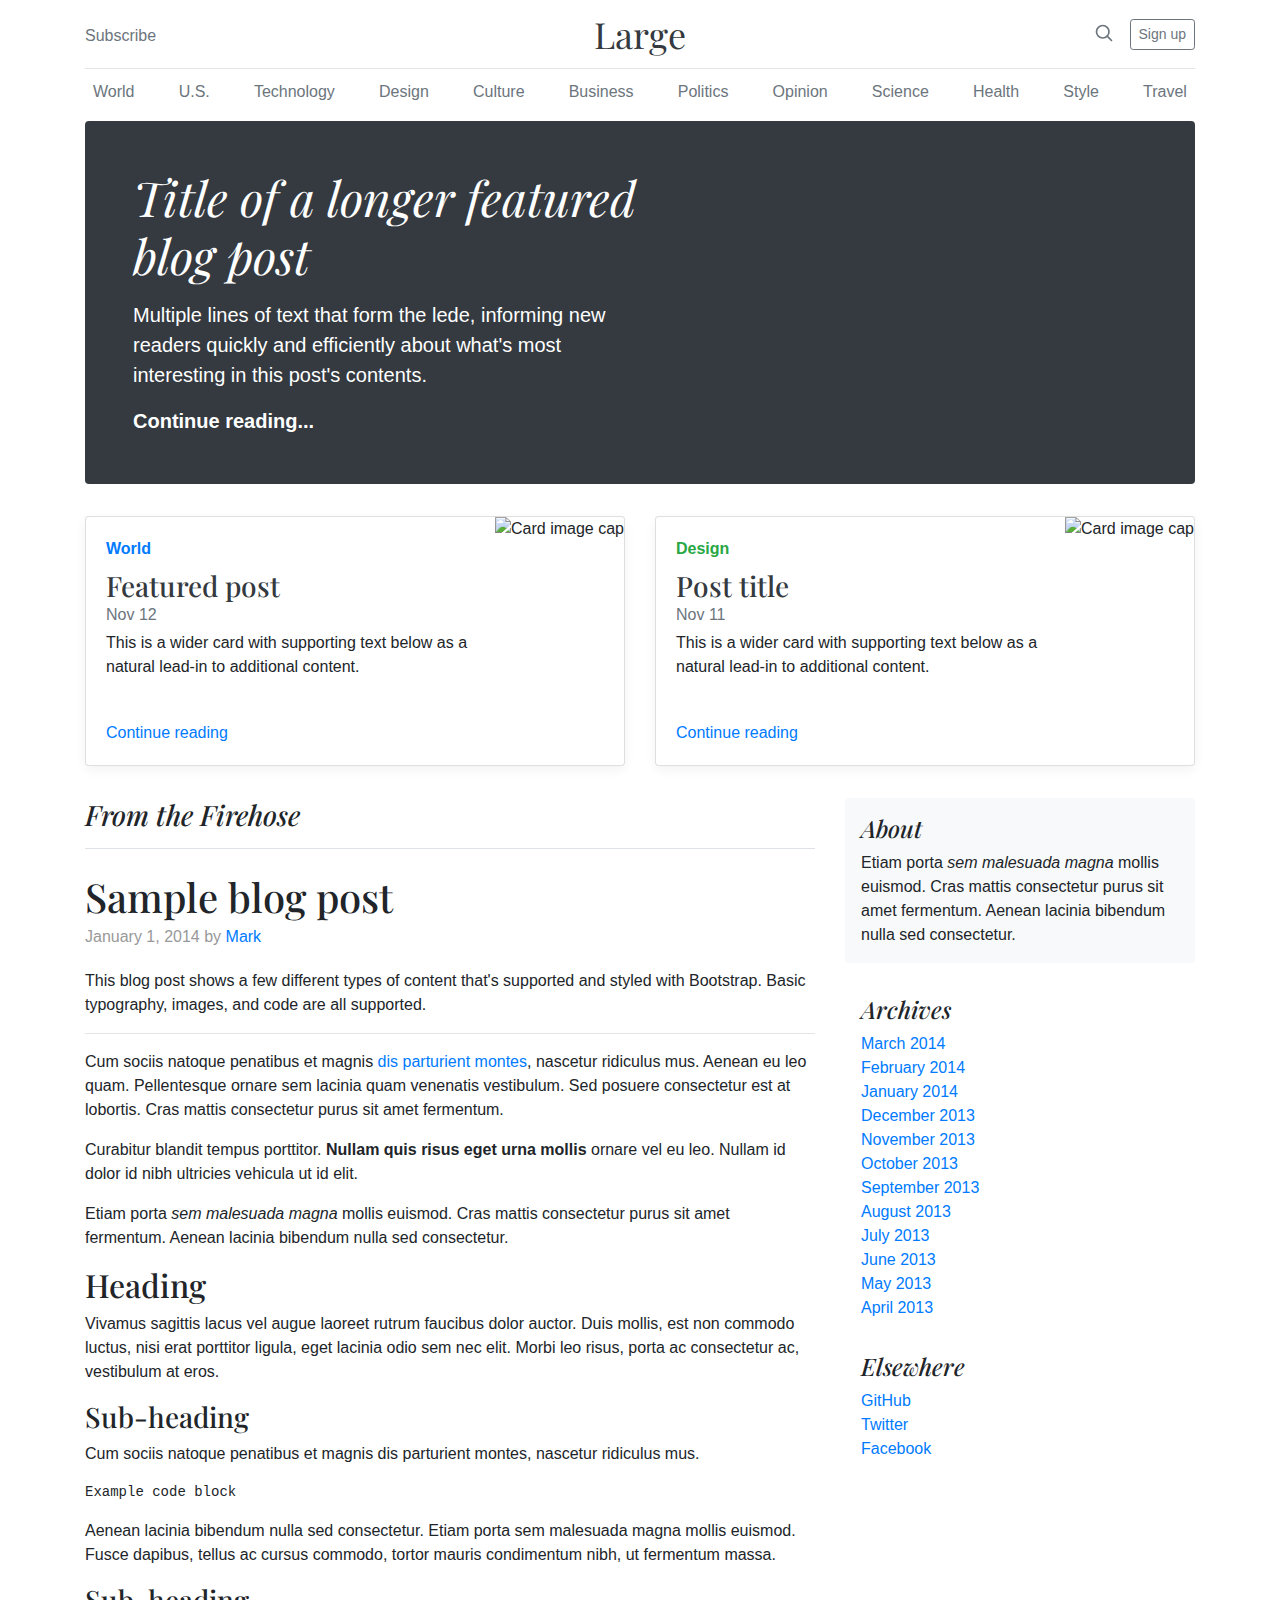
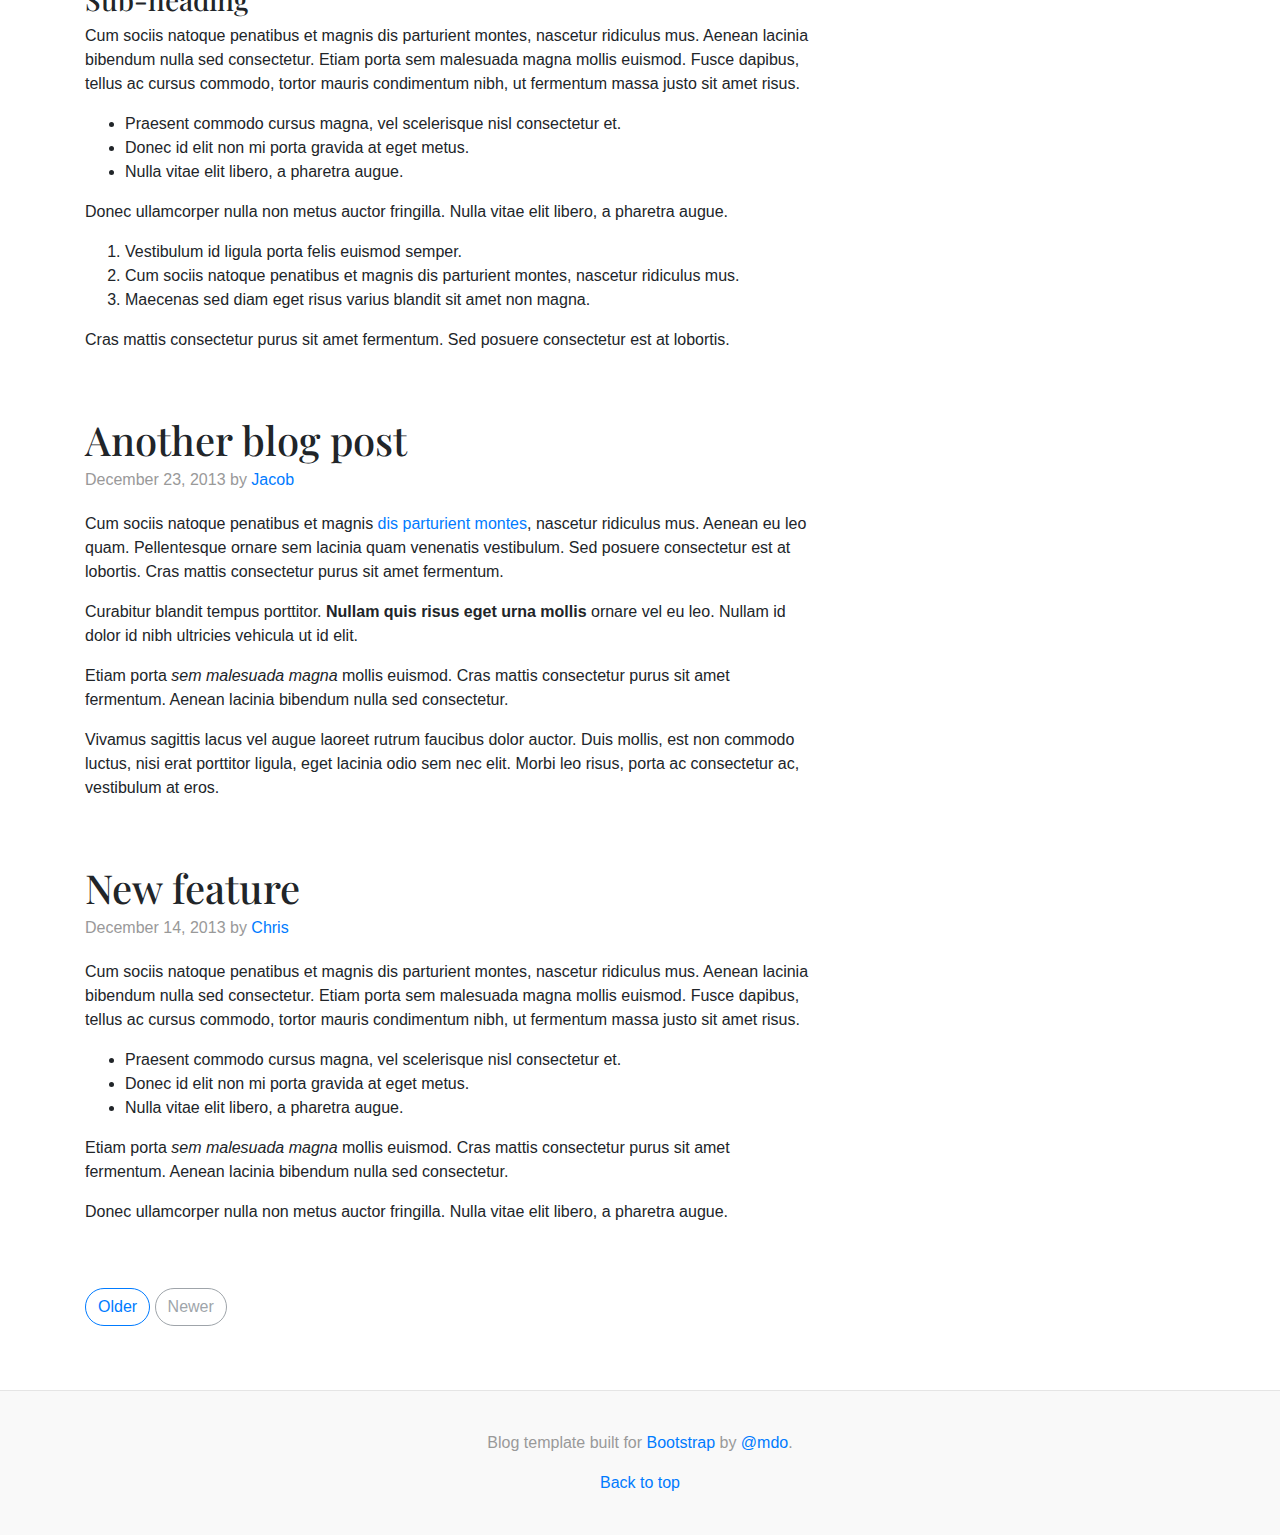
==== Real323Project/index.html @ 7c627244 "Add files via upload" ====
<!doctype html>
<html lang="en">
  <head>
    <meta charset="utf-8">
    <meta name="viewport" content="width=device-width, initial-scale=1, shrink-to-fit=no">
    <meta name="description" content="">
    <meta name="author" content="">
    <link rel="icon" href="favicon.ico">

    <title>Blog Template for Bootstrap</title>

    <!-- Bootstrap core CSS -->
    <link href="css/bootstrap.min.css" rel="stylesheet">

    <!-- Custom styles for this template -->
    <link href="https://fonts.googleapis.com/css?family=Playfair+Display:700,900" rel="stylesheet">
    <link href="blog.css" rel="stylesheet">
  </head>

  <body>

    <div class="container">
      <header class="blog-header py-3">
        <div class="row flex-nowrap justify-content-between align-items-center">
          <div class="col-4 pt-1">
            <a class="text-muted" href="#">Subscribe</a>
          </div>
          <div class="col-4 text-center">
            <a class="blog-header-logo text-dark" href="#">Large</a>
          </div>
          <div class="col-4 d-flex justify-content-end align-items-center">
            <a class="text-muted" href="#">
              <svg xmlns="http://www.w3.org/2000/svg" width="20" height="20" viewBox="0 0 24 24" fill="none" stroke="currentColor" stroke-width="2" stroke-linecap="round" stroke-linejoin="round" class="mx-3"><circle cx="10.5" cy="10.5" r="7.5"></circle><line x1="21" y1="21" x2="15.8" y2="15.8"></line></svg>
            </a>
            <a class="btn btn-sm btn-outline-secondary" href="#">Sign up</a>
          </div>
        </div>
      </header>

      <div class="nav-scroller py-1 mb-2">
        <nav class="nav d-flex justify-content-between">
          <a class="p-2 text-muted" href="#">World</a>
          <a class="p-2 text-muted" href="#">U.S.</a>
          <a class="p-2 text-muted" href="#">Technology</a>
          <a class="p-2 text-muted" href="#">Design</a>
          <a class="p-2 text-muted" href="#">Culture</a>
          <a class="p-2 text-muted" href="#">Business</a>
          <a class="p-2 text-muted" href="#">Politics</a>
          <a class="p-2 text-muted" href="#">Opinion</a>
          <a class="p-2 text-muted" href="#">Science</a>
          <a class="p-2 text-muted" href="#">Health</a>
          <a class="p-2 text-muted" href="#">Style</a>
          <a class="p-2 text-muted" href="#">Travel</a>
        </nav>
      </div>

      <div class="jumbotron p-3 p-md-5 text-white rounded bg-dark">
        <div class="col-md-6 px-0">
          <h1 class="display-4 font-italic">Title of a longer featured blog post</h1>
          <p class="lead my-3">Multiple lines of text that form the lede, informing new readers quickly and efficiently about what's most interesting in this post's contents.</p>
          <p class="lead mb-0"><a href="#" class="text-white font-weight-bold">Continue reading...</a></p>
        </div>
      </div>

      <div class="row mb-2">
        <div class="col-md-6">
          <div class="card flex-md-row mb-4 box-shadow h-md-250">
            <div class="card-body d-flex flex-column align-items-start">
              <strong class="d-inline-block mb-2 text-primary">World</strong>
              <h3 class="mb-0">
                <a class="text-dark" href="#">Featured post</a>
              </h3>
              <div class="mb-1 text-muted">Nov 12</div>
              <p class="card-text mb-auto">This is a wider card with supporting text below as a natural lead-in to additional content.</p>
              <a href="#">Continue reading</a>
            </div>
            <img class="card-img-right flex-auto d-none d-md-block" data-src="holder.js/200x250?theme=thumb" alt="Card image cap">
          </div>
        </div>
        <div class="col-md-6">
          <div class="card flex-md-row mb-4 box-shadow h-md-250">
            <div class="card-body d-flex flex-column align-items-start">
              <strong class="d-inline-block mb-2 text-success">Design</strong>
              <h3 class="mb-0">
                <a class="text-dark" href="#">Post title</a>
              </h3>
              <div class="mb-1 text-muted">Nov 11</div>
              <p class="card-text mb-auto">This is a wider card with supporting text below as a natural lead-in to additional content.</p>
              <a href="#">Continue reading</a>
            </div>
            <img class="card-img-right flex-auto d-none d-md-block" data-src="holder.js/200x250?theme=thumb" alt="Card image cap">
          </div>
        </div>
      </div>
    </div>

    <main role="main" class="container">
      <div class="row">
        <div class="col-md-8 blog-main">
          <h3 class="pb-3 mb-4 font-italic border-bottom">
            From the Firehose
          </h3>

          <div class="blog-post">
            <h2 class="blog-post-title">Sample blog post</h2>
            <p class="blog-post-meta">January 1, 2014 by <a href="#">Mark</a></p>

            <p>This blog post shows a few different types of content that's supported and styled with Bootstrap. Basic typography, images, and code are all supported.</p>
            <hr>
            <p>Cum sociis natoque penatibus et magnis <a href="#">dis parturient montes</a>, nascetur ridiculus mus. Aenean eu leo quam. Pellentesque ornare sem lacinia quam venenatis vestibulum. Sed posuere consectetur est at lobortis. Cras mattis consectetur purus sit amet fermentum.</p>
            <blockquote>
              <p>Curabitur blandit tempus porttitor. <strong>Nullam quis risus eget urna mollis</strong> ornare vel eu leo. Nullam id dolor id nibh ultricies vehicula ut id elit.</p>
            </blockquote>
            <p>Etiam porta <em>sem malesuada magna</em> mollis euismod. Cras mattis consectetur purus sit amet fermentum. Aenean lacinia bibendum nulla sed consectetur.</p>
            <h2>Heading</h2>
            <p>Vivamus sagittis lacus vel augue laoreet rutrum faucibus dolor auctor. Duis mollis, est non commodo luctus, nisi erat porttitor ligula, eget lacinia odio sem nec elit. Morbi leo risus, porta ac consectetur ac, vestibulum at eros.</p>
            <h3>Sub-heading</h3>
            <p>Cum sociis natoque penatibus et magnis dis parturient montes, nascetur ridiculus mus.</p>
            <pre><code>Example code block</code></pre>
            <p>Aenean lacinia bibendum nulla sed consectetur. Etiam porta sem malesuada magna mollis euismod. Fusce dapibus, tellus ac cursus commodo, tortor mauris condimentum nibh, ut fermentum massa.</p>
            <h3>Sub-heading</h3>
            <p>Cum sociis natoque penatibus et magnis dis parturient montes, nascetur ridiculus mus. Aenean lacinia bibendum nulla sed consectetur. Etiam porta sem malesuada magna mollis euismod. Fusce dapibus, tellus ac cursus commodo, tortor mauris condimentum nibh, ut fermentum massa justo sit amet risus.</p>
            <ul>
              <li>Praesent commodo cursus magna, vel scelerisque nisl consectetur et.</li>
              <li>Donec id elit non mi porta gravida at eget metus.</li>
              <li>Nulla vitae elit libero, a pharetra augue.</li>
            </ul>
            <p>Donec ullamcorper nulla non metus auctor fringilla. Nulla vitae elit libero, a pharetra augue.</p>
            <ol>
              <li>Vestibulum id ligula porta felis euismod semper.</li>
              <li>Cum sociis natoque penatibus et magnis dis parturient montes, nascetur ridiculus mus.</li>
              <li>Maecenas sed diam eget risus varius blandit sit amet non magna.</li>
            </ol>
            <p>Cras mattis consectetur purus sit amet fermentum. Sed posuere consectetur est at lobortis.</p>
          </div><!-- /.blog-post -->

          <div class="blog-post">
            <h2 class="blog-post-title">Another blog post</h2>
            <p class="blog-post-meta">December 23, 2013 by <a href="#">Jacob</a></p>

            <p>Cum sociis natoque penatibus et magnis <a href="#">dis parturient montes</a>, nascetur ridiculus mus. Aenean eu leo quam. Pellentesque ornare sem lacinia quam venenatis vestibulum. Sed posuere consectetur est at lobortis. Cras mattis consectetur purus sit amet fermentum.</p>
            <blockquote>
              <p>Curabitur blandit tempus porttitor. <strong>Nullam quis risus eget urna mollis</strong> ornare vel eu leo. Nullam id dolor id nibh ultricies vehicula ut id elit.</p>
            </blockquote>
            <p>Etiam porta <em>sem malesuada magna</em> mollis euismod. Cras mattis consectetur purus sit amet fermentum. Aenean lacinia bibendum nulla sed consectetur.</p>
            <p>Vivamus sagittis lacus vel augue laoreet rutrum faucibus dolor auctor. Duis mollis, est non commodo luctus, nisi erat porttitor ligula, eget lacinia odio sem nec elit. Morbi leo risus, porta ac consectetur ac, vestibulum at eros.</p>
          </div><!-- /.blog-post -->

          <div class="blog-post">
            <h2 class="blog-post-title">New feature</h2>
            <p class="blog-post-meta">December 14, 2013 by <a href="#">Chris</a></p>

            <p>Cum sociis natoque penatibus et magnis dis parturient montes, nascetur ridiculus mus. Aenean lacinia bibendum nulla sed consectetur. Etiam porta sem malesuada magna mollis euismod. Fusce dapibus, tellus ac cursus commodo, tortor mauris condimentum nibh, ut fermentum massa justo sit amet risus.</p>
            <ul>
              <li>Praesent commodo cursus magna, vel scelerisque nisl consectetur et.</li>
              <li>Donec id elit non mi porta gravida at eget metus.</li>
              <li>Nulla vitae elit libero, a pharetra augue.</li>
            </ul>
            <p>Etiam porta <em>sem malesuada magna</em> mollis euismod. Cras mattis consectetur purus sit amet fermentum. Aenean lacinia bibendum nulla sed consectetur.</p>
            <p>Donec ullamcorper nulla non metus auctor fringilla. Nulla vitae elit libero, a pharetra augue.</p>
          </div><!-- /.blog-post -->

          <nav class="blog-pagination">
            <a class="btn btn-outline-primary" href="#">Older</a>
            <a class="btn btn-outline-secondary disabled" href="#">Newer</a>
          </nav>

        </div><!-- /.blog-main -->

        <aside class="col-md-4 blog-sidebar">
          <div class="p-3 mb-3 bg-light rounded">
            <h4 class="font-italic">About</h4>
            <p class="mb-0">Etiam porta <em>sem malesuada magna</em> mollis euismod. Cras mattis consectetur purus sit amet fermentum. Aenean lacinia bibendum nulla sed consectetur.</p>
          </div>

          <div class="p-3">
            <h4 class="font-italic">Archives</h4>
            <ol class="list-unstyled mb-0">
              <li><a href="#">March 2014</a></li>
              <li><a href="#">February 2014</a></li>
              <li><a href="#">January 2014</a></li>
              <li><a href="#">December 2013</a></li>
              <li><a href="#">November 2013</a></li>
              <li><a href="#">October 2013</a></li>
              <li><a href="#">September 2013</a></li>
              <li><a href="#">August 2013</a></li>
              <li><a href="#">July 2013</a></li>
              <li><a href="#">June 2013</a></li>
              <li><a href="#">May 2013</a></li>
              <li><a href="#">April 2013</a></li>
            </ol>
          </div>

          <div class="p-3">
            <h4 class="font-italic">Elsewhere</h4>
            <ol class="list-unstyled">
              <li><a href="#">GitHub</a></li>
              <li><a href="#">Twitter</a></li>
              <li><a href="#">Facebook</a></li>
            </ol>
          </div>
        </aside><!-- /.blog-sidebar -->

      </div><!-- /.row -->

    </main><!-- /.container -->

    <footer class="blog-footer">
      <p>Blog template built for <a href="https://getbootstrap.com/">Bootstrap</a> by <a href="https://twitter.com/mdo">@mdo</a>.</p>
      <p>
        <a href="#">Back to top</a>
      </p>
    </footer>

    <!-- Bootstrap core JavaScript
    ================================================== -->
    <!-- Placed at the end of the document so the pages load faster -->
    <script src="https://code.jquery.com/jquery-3.2.1.slim.min.js" integrity="sha384-KJ3o2DKtIkvYIK3UENzmM7KCkRr/rE9/Qpg6aAZGJwFDMVNA/GpGFF93hXpG5KkN" crossorigin="anonymous"></script>
    <script>window.jQuery || document.write('<script src="/js/vendor/jquery-slim.min.js"><\/script>')</script>
    <script src="/js/vendor/popper.min.js"></script>
    <script src="/js/bootstrap.min.js"></script>
    <script src="/js/vendor/holder.min.js"></script>
    <script>
      Holder.addTheme('thumb', {
        bg: '#55595c',
        fg: '#eceeef',
        text: 'Thumbnail'
      });
    </script>
  </body>
</html>
---- Real323Project/blog.css ----
/* stylelint-disable selector-list-comma-newline-after */

.blog-header {
  line-height: 1;
  border-bottom: 1px solid #e5e5e5;
}

.blog-header-logo {
  font-family: "Playfair Display", Georgia, "Times New Roman", serif;
  font-size: 2.25rem;
}

.blog-header-logo:hover {
  text-decoration: none;
}

h1, h2, h3, h4, h5, h6 {
  font-family: "Playfair Display", Georgia, "Times New Roman", serif;
}

.display-4 {
  font-size: 2.5rem;
}
@media (min-width: 768px) {
  .display-4 {
    font-size: 3rem;
  }
}

.nav-scroller {
  position: relative;
  z-index: 2;
  height: 2.75rem;
  overflow-y: hidden;
}

.nav-scroller .nav {
  display: -webkit-box;
  display: -ms-flexbox;
  display: flex;
  -ms-flex-wrap: nowrap;
  flex-wrap: nowrap;
  padding-bottom: 1rem;
  margin-top: -1px;
  overflow-x: auto;
  text-align: center;
  white-space: nowrap;
  -webkit-overflow-scrolling: touch;
}

.nav-scroller .nav-link {
  padding-top: .75rem;
  padding-bottom: .75rem;
  font-size: .875rem;
}

.card-img-right {
  height: 100%;
  border-radius: 0 3px 3px 0;
}

.flex-auto {
  -ms-flex: 0 0 auto;
  -webkit-box-flex: 0;
  flex: 0 0 auto;
}

.h-250 { height: 250px; }
@media (min-width: 768px) {
  .h-md-250 { height: 250px; }
}

.border-top { border-top: 1px solid #e5e5e5; }
.border-bottom { border-bottom: 1px solid #e5e5e5; }

.box-shadow { box-shadow: 0 .25rem .75rem rgba(0, 0, 0, .05); }

/*
 * Blog name and description
 */
.blog-title {
  margin-bottom: 0;
  font-size: 2rem;
  font-weight: 400;
}
.blog-description {
  font-size: 1.1rem;
  color: #999;
}

@media (min-width: 40em) {
  .blog-title {
    font-size: 3.5rem;
  }
}

/* Pagination */
.blog-pagination {
  margin-bottom: 4rem;
}
.blog-pagination > .btn {
  border-radius: 2rem;
}

/*
 * Blog posts
 */
.blog-post {
  margin-bottom: 4rem;
}
.blog-post-title {
  margin-bottom: .25rem;
  font-size: 2.5rem;
}
.blog-post-meta {
  margin-bottom: 1.25rem;
  color: #999;
}

/*
 * Footer
 */
.blog-footer {
  padding: 2.5rem 0;
  color: #999;
  text-align: center;
  background-color: #f9f9f9;
  border-top: .05rem solid #e5e5e5;
}
.blog-footer p:last-child {
  margin-bottom: 0;
}
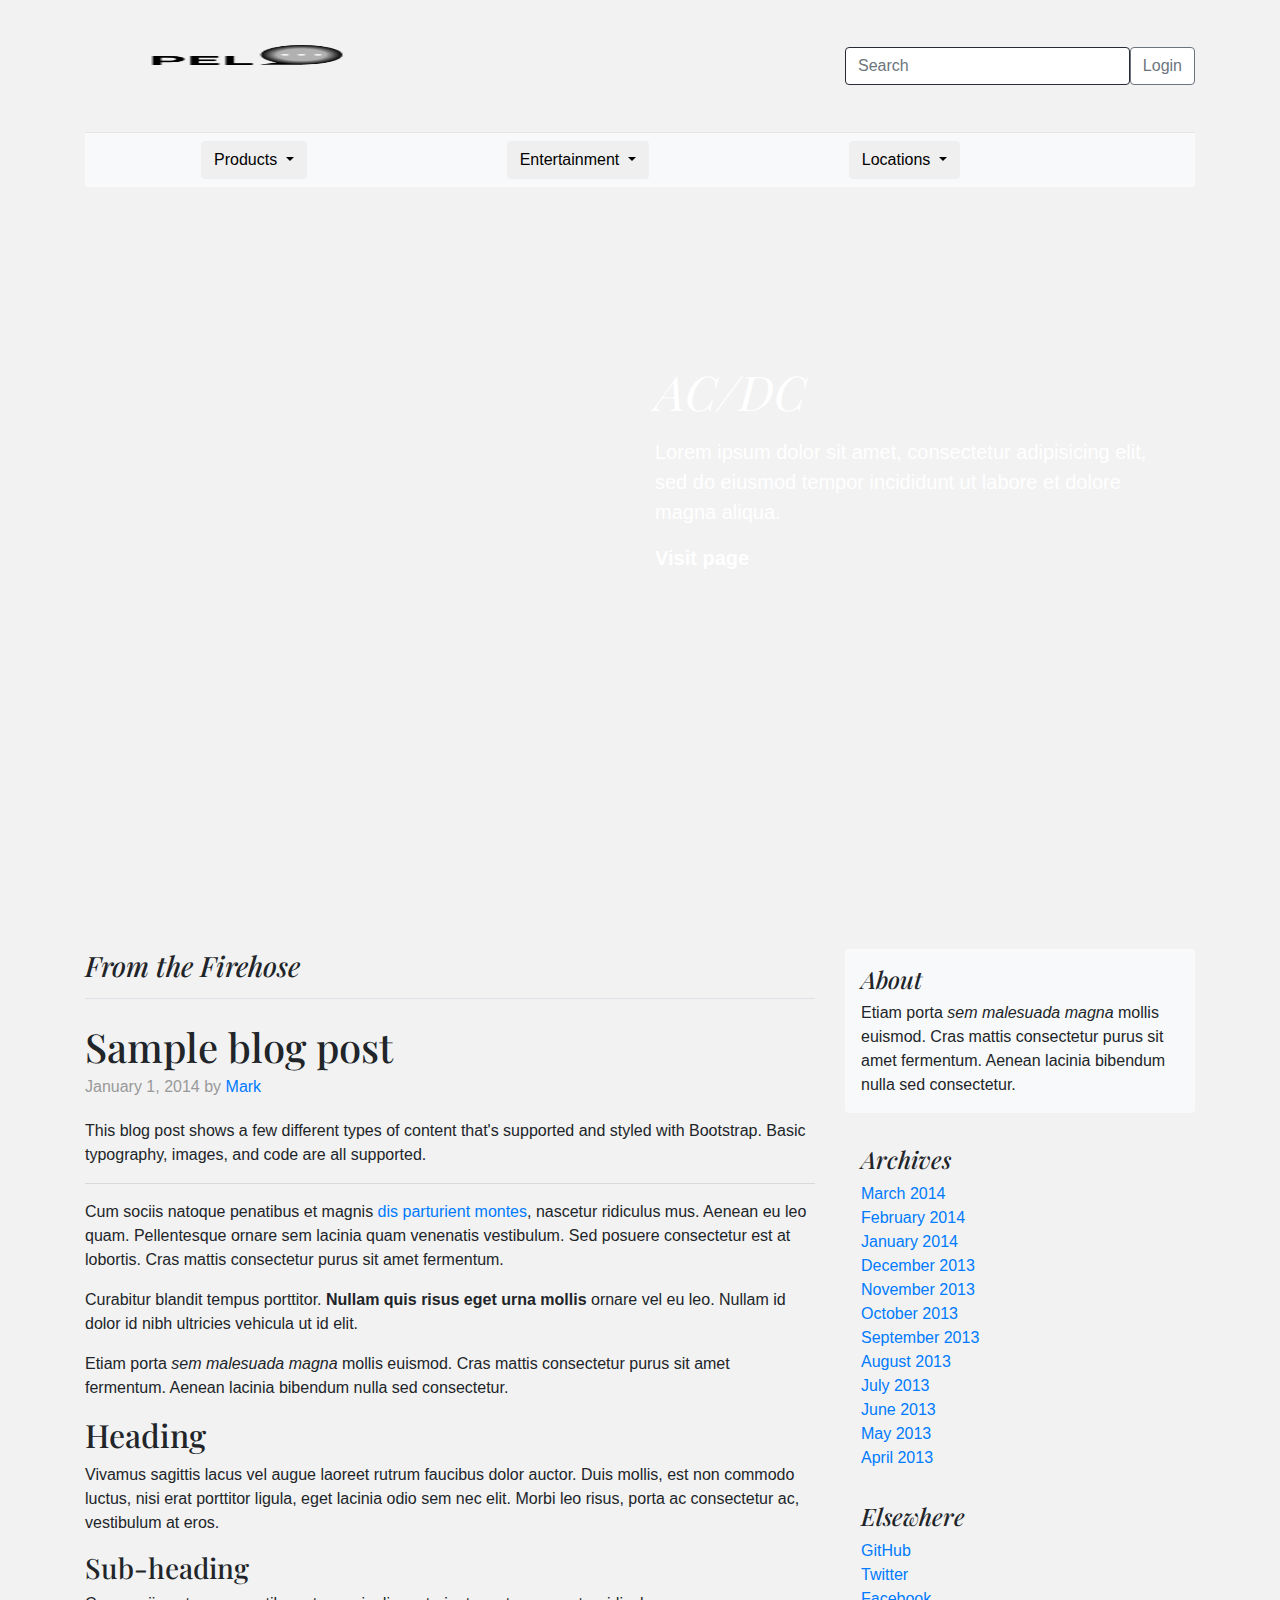
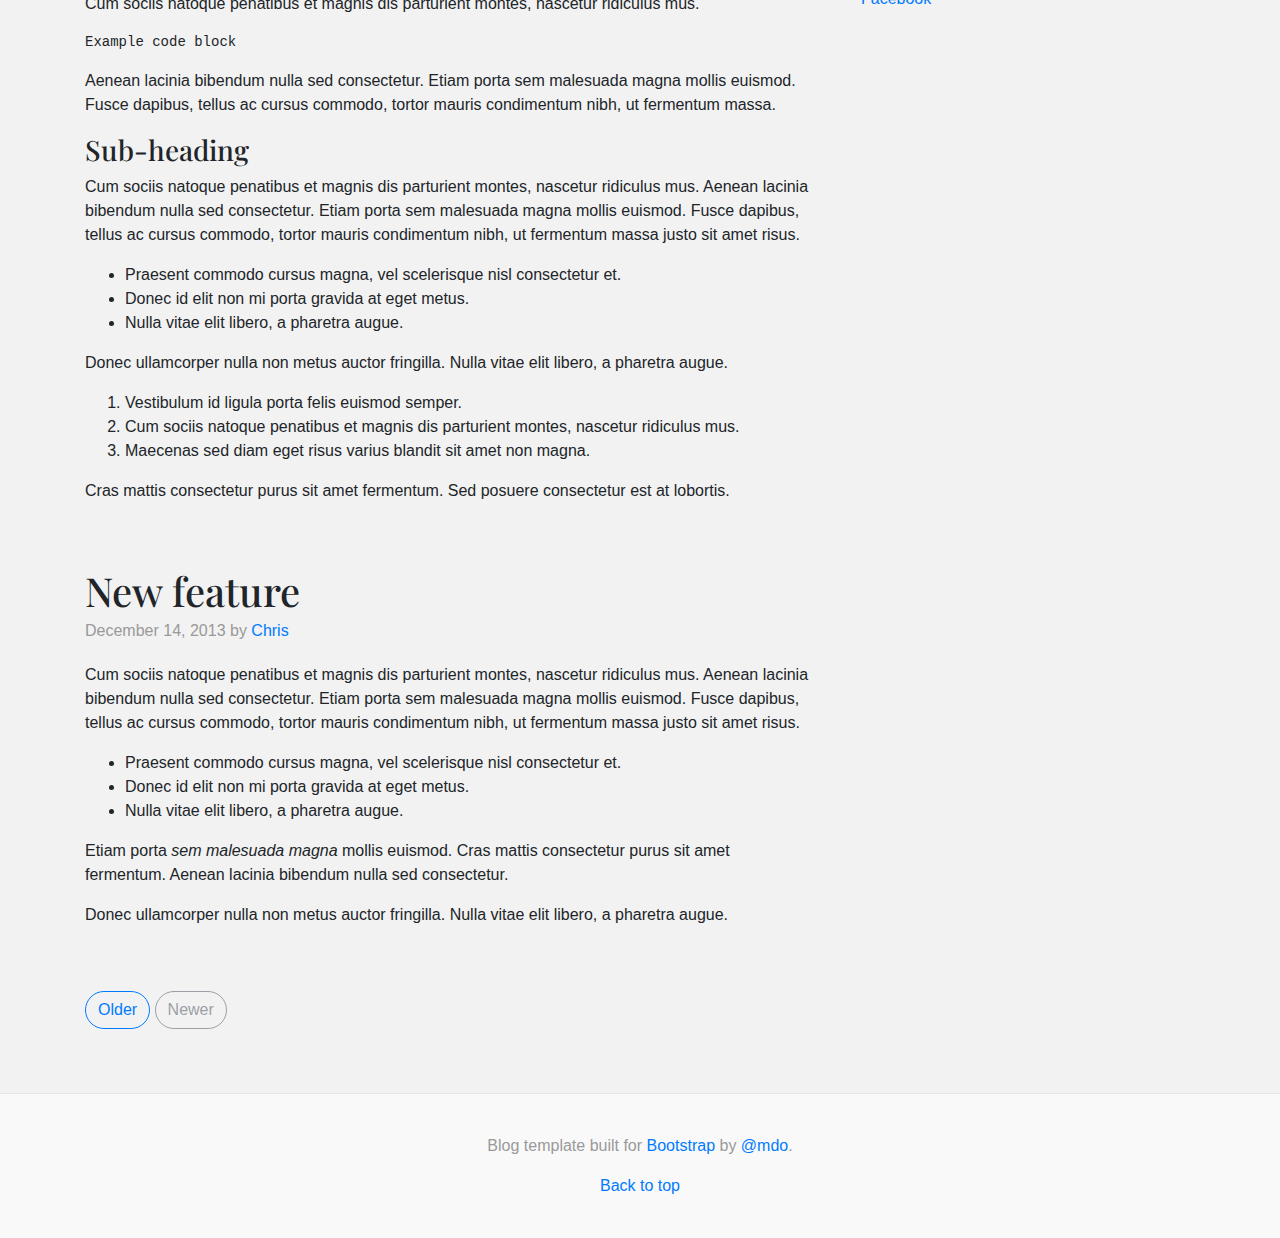
==== commit 4cb111d4: "Add files via upload" ====
--- a/Real323Project/index.html
+++ b/Real323Project/index.html
@@ -3,18 +3,18 @@
   <head>
     <meta charset="utf-8">
     <meta name="viewport" content="width=device-width, initial-scale=1, shrink-to-fit=no">
-    <meta name="description" content="">
-    <meta name="author" content="">
-    <link rel="icon" href="favicon.ico">
-
-    <title>Blog Template for Bootstrap</title>
+
+    <link rel="icon" href="assets/logo.png">
+
+    <title>P.E.L Reviews</title>
 
     <!-- Bootstrap core CSS -->
     <link href="css/bootstrap.min.css" rel="stylesheet">
 
     <!-- Custom styles for this template -->
     <link href="https://fonts.googleapis.com/css?family=Playfair+Display:700,900" rel="stylesheet">
-    <link href="blog.css" rel="stylesheet">
+    <link href="343CSS/blog.css" rel="stylesheet">
+
   </head>
 
   <body>
@@ -22,73 +22,74 @@
     <div class="container">
       <header class="blog-header py-3">
         <div class="row flex-nowrap justify-content-between align-items-center">
-          <div class="col-4 pt-1">
-            <a class="text-muted" href="#">Subscribe</a>
-          </div>
-          <div class="col-4 text-center">
-            <a class="blog-header-logo text-dark" href="#">Large</a>
+          <div class="col-4 text-left">
+            <a class="blog-header-logo" href="/"><img src="assets/logo.png" alt="logo" class = "img-responsive"/></a>
           </div>
           <div class="col-4 d-flex justify-content-end align-items-center">
-            <a class="text-muted" href="#">
-              <svg xmlns="http://www.w3.org/2000/svg" width="20" height="20" viewBox="0 0 24 24" fill="none" stroke="currentColor" stroke-width="2" stroke-linecap="round" stroke-linejoin="round" class="mx-3"><circle cx="10.5" cy="10.5" r="7.5"></circle><line x1="21" y1="21" x2="15.8" y2="15.8"></line></svg>
-            </a>
-            <a class="btn btn-sm btn-outline-secondary" href="#">Sign up</a>
+            <input class="form-control form-control-dark w-100" type="text" placeholder="Search" aria-label="Search">
+            <a class="btn btn-large btn-outline-secondary" href="#">Login</a>
           </div>
         </div>
       </header>
 
-      <div class="nav-scroller py-1 mb-2">
-        <nav class="nav d-flex justify-content-between">
-          <a class="p-2 text-muted" href="#">World</a>
-          <a class="p-2 text-muted" href="#">U.S.</a>
-          <a class="p-2 text-muted" href="#">Technology</a>
-          <a class="p-2 text-muted" href="#">Design</a>
-          <a class="p-2 text-muted" href="#">Culture</a>
-          <a class="p-2 text-muted" href="#">Business</a>
-          <a class="p-2 text-muted" href="#">Politics</a>
-          <a class="p-2 text-muted" href="#">Opinion</a>
-          <a class="p-2 text-muted" href="#">Science</a>
-          <a class="p-2 text-muted" href="#">Health</a>
-          <a class="p-2 text-muted" href="#">Style</a>
-          <a class="p-2 text-muted" href="#">Travel</a>
-        </nav>
-      </div>
-
-      <div class="jumbotron p-3 p-md-5 text-white rounded bg-dark">
-        <div class="col-md-6 px-0">
-          <h1 class="display-4 font-italic">Title of a longer featured blog post</h1>
-          <p class="lead my-3">Multiple lines of text that form the lede, informing new readers quickly and efficiently about what's most interesting in this post's contents.</p>
-          <p class="lead mb-0"><a href="#" class="text-white font-weight-bold">Continue reading...</a></p>
+      <nav class="navbar navbar-expand-lg navbar-light bg-light ">
+        <!-- <button class="navbar-toggler" type="button" data-toggle="collapse" data-target="#navbarSupportedContent" aria-controls="navbarSupportedContent" aria-expanded="false" aria-label="Toggle navigation">
+          <span class="navbar-toggler-icon"></span>
+        </button> -->
+
+        <div class="collapse navbar-collapse"  id="navbarSupportedContent">
+          <ul class="navbar-nav ">
+            <li class="nav-item dropdown ">
+              <button class="btn dropdown-toggle" type="button" id="dropdownMenuButton" data-toggle="dropdown" aria-haspopup="true" aria-expanded="false">
+              Products
+              </button>
+              <div class="dropdown-menu" aria-labelledby="navbarDropdown">
+                <a class="dropdown-item" href="#">Electtronics</a>
+                <a class="dropdown-item" href="#">Books</a>
+                <a class="dropdown-item" href="#">Furniture</a>
+              </div>
+            </li>
+
+            <li class="nav-item dropdown">
+              <button class="btn dropdown-toggle" type="button" id="dropdownMenuButton" data-toggle="dropdown" aria-haspopup="true" aria-expanded="false">
+              Entertainment
+              </button>
+              <div class="dropdown-menu" aria-labelledby="navbarDropdown">
+                <a class="dropdown-item" href="#">Movies</a>
+                <a class="dropdown-item" href="#">Videos Games</a>
+                <a class="dropdown-item" href="#">Tv Shows</a>
+              </div>
+            </li>
+
+            <li class="nav-item dropdown">
+              <button class="btn dropdown-toggle" type="button" id="dropdownMenuButton" data-toggle="dropdown" aria-haspopup="true" aria-expanded="false">
+              Locations
+              </button>
+              <div class="dropdown-menu" aria-labelledby="navbarDropdown">
+                <a class="dropdown-item" href="#">United States</a>
+                <a class="dropdown-item" href="#">Mexico</a>
+                <a class="dropdown-item" href="#">Canada</a>
+              </div>
+            </li>
+          </ul>
         </div>
-      </div>
-
-      <div class="row mb-2">
-        <div class="col-md-6">
-          <div class="card flex-md-row mb-4 box-shadow h-md-250">
-            <div class="card-body d-flex flex-column align-items-start">
-              <strong class="d-inline-block mb-2 text-primary">World</strong>
-              <h3 class="mb-0">
-                <a class="text-dark" href="#">Featured post</a>
-              </h3>
-              <div class="mb-1 text-muted">Nov 12</div>
-              <p class="card-text mb-auto">This is a wider card with supporting text below as a natural lead-in to additional content.</p>
-              <a href="#">Continue reading</a>
+      </nav>
+
+      <div class="jumbotron ">
+        <div class = "container">
+          <div class = "row">
+          <!-- <div class="col-md-6 px-0"> -->
+            <div class="col-sm-6">
+              <!-- <img src="assets/acdc.jpg" alt="acdc" class = "img-responsive"/> -->
             </div>
-            <img class="card-img-right flex-auto d-none d-md-block" data-src="holder.js/200x250?theme=thumb" alt="Card image cap">
-          </div>
-        </div>
-        <div class="col-md-6">
-          <div class="card flex-md-row mb-4 box-shadow h-md-250">
-            <div class="card-body d-flex flex-column align-items-start">
-              <strong class="d-inline-block mb-2 text-success">Design</strong>
-              <h3 class="mb-0">
-                <a class="text-dark" href="#">Post title</a>
-              </h3>
-              <div class="mb-1 text-muted">Nov 11</div>
-              <p class="card-text mb-auto">This is a wider card with supporting text below as a natural lead-in to additional content.</p>
-              <a href="#">Continue reading</a>
+            <div class = "col-sm-6">
+              <h1 class="display-4 font-italic">AC/DC</h1>
+
+              <p class="lead my-3">Lorem ipsum dolor sit amet, consectetur adipisicing elit, sed do eiusmod tempor incididunt ut labore et dolore magna aliqua. </p>
+              <p class="lead mb-0"><a href="html/article.html" class="text-white font-weight-bold">Visit page</a></p>
+              <br />
             </div>
-            <img class="card-img-right flex-auto d-none d-md-block" data-src="holder.js/200x250?theme=thumb" alt="Card image cap">
+          <!-- </div> -->
           </div>
         </div>
       </div>
@@ -134,17 +135,6 @@
             <p>Cras mattis consectetur purus sit amet fermentum. Sed posuere consectetur est at lobortis.</p>
           </div><!-- /.blog-post -->
 
-          <div class="blog-post">
-            <h2 class="blog-post-title">Another blog post</h2>
-            <p class="blog-post-meta">December 23, 2013 by <a href="#">Jacob</a></p>
-
-            <p>Cum sociis natoque penatibus et magnis <a href="#">dis parturient montes</a>, nascetur ridiculus mus. Aenean eu leo quam. Pellentesque ornare sem lacinia quam venenatis vestibulum. Sed posuere consectetur est at lobortis. Cras mattis consectetur purus sit amet fermentum.</p>
-            <blockquote>
-              <p>Curabitur blandit tempus porttitor. <strong>Nullam quis risus eget urna mollis</strong> ornare vel eu leo. Nullam id dolor id nibh ultricies vehicula ut id elit.</p>
-            </blockquote>
-            <p>Etiam porta <em>sem malesuada magna</em> mollis euismod. Cras mattis consectetur purus sit amet fermentum. Aenean lacinia bibendum nulla sed consectetur.</p>
-            <p>Vivamus sagittis lacus vel augue laoreet rutrum faucibus dolor auctor. Duis mollis, est non commodo luctus, nisi erat porttitor ligula, eget lacinia odio sem nec elit. Morbi leo risus, porta ac consectetur ac, vestibulum at eros.</p>
-          </div><!-- /.blog-post -->
 
           <div class="blog-post">
             <h2 class="blog-post-title">New feature</h2>
@@ -215,17 +205,9 @@
     <!-- Bootstrap core JavaScript
     ================================================== -->
     <!-- Placed at the end of the document so the pages load faster -->
+
     <script src="https://code.jquery.com/jquery-3.2.1.slim.min.js" integrity="sha384-KJ3o2DKtIkvYIK3UENzmM7KCkRr/rE9/Qpg6aAZGJwFDMVNA/GpGFF93hXpG5KkN" crossorigin="anonymous"></script>
-    <script>window.jQuery || document.write('<script src="/js/vendor/jquery-slim.min.js"><\/script>')</script>
-    <script src="/js/vendor/popper.min.js"></script>
-    <script src="/js/bootstrap.min.js"></script>
-    <script src="/js/vendor/holder.min.js"></script>
-    <script>
-      Holder.addTheme('thumb', {
-        bg: '#55595c',
-        fg: '#eceeef',
-        text: 'Thumbnail'
-      });
-    </script>
+    <script src="https://cdnjs.cloudflare.com/ajax/libs/popper.js/1.12.9/umd/popper.min.js" integrity="sha384-ApNbgh9B+Y1QKtv3Rn7W3mgPxhU9K/ScQsAP7hUibX39j7fakFPskvXusvfa0b4Q" crossorigin="anonymous"></script>
+    <script src="https://maxcdn.bootstrapcdn.com/bootstrap/4.0.0/js/bootstrap.min.js" integrity="sha384-JZR6Spejh4U02d8jOt6vLEHfe/JQGiRRSQQxSfFWpi1MquVdAyjUar5+76PVCmYl" crossorigin="anonymous"></script>
   </body>
 </html>
--- a/Real323Project/343CSS/blog.css
+++ b/Real323Project/343CSS/blog.css
@@ -0,0 +1,175 @@
+/* stylelint-disable selector-list-comma-newline-after */
+body{
+  background-color: #f2f2f2;
+}
+.blog-header {
+  line-height: 1;
+  border-bottom: 1px solid #e5e5e5;
+  background-color: #
+}
+.blog-header-logo img{
+  width: 100%;
+  height: 100px;
+  padding-bottom: 1em;
+}
+
+nav li {
+  display: inline-block;
+  padding: 0px 100px;
+
+}
+.dropdown-menu{
+  padding: 0px 0px 0px;
+  margin-left: 100px;
+
+}
+.jumbotron{
+  background: url("/assets/acdc.jpg")top center;
+  background-size: cover;
+  margin-top: 1em;
+  color:white;
+  padding-top: 10em;
+
+  padding-bottom: 20em;
+}
+.blog-header-logo:hover {
+  text-decoration: none;
+}
+
+h1, h2, h3, h4, h5, h6 {
+  font-family: "Playfair Display", Georgia, "Times New Roman", serif;
+}
+
+.display-4 {
+  font-size: 2.5rem;
+}
+@media (min-width: 768px) {
+  .display-4 {
+    font-size: 3rem;
+  }
+}
+
+.nav-scroller {
+  position: relative;
+  z-index: 2;
+  height: 2.75rem;
+  overflow-y: hidden;
+}
+
+.nav-scroller .nav {
+  display: -webkit-box;
+  display: -ms-flexbox;
+  display: flex;
+  -ms-flex-wrap: nowrap;
+  flex-wrap: nowrap;
+  padding-bottom: 1rem;
+  margin-top: -1px;
+  overflow-x: auto;
+  text-align: center;
+  white-space: nowrap;
+  -webkit-overflow-scrolling: touch;
+}
+
+.nav-scroller .nav-link {
+  padding-top: .75rem;
+  padding-bottom: .75rem;
+  font-size: .875rem;
+}
+
+.card-img-right {
+  height: 100%;
+  border-radius: 0 3px 3px 0;
+}
+
+.flex-auto {
+  -ms-flex: 0 0 auto;
+  -webkit-box-flex: 0;
+  flex: 0 0 auto;
+}
+
+.h-250 { height: 250px; }
+@media (min-width: 768px) {
+  .h-md-250 { height: 250px; }
+}
+
+.border-top { border-top: 1px solid #e5e5e5; }
+.border-bottom { border-bottom: 1px solid #e5e5e5; }
+
+.box-shadow { box-shadow: 0 .25rem .75rem rgba(0, 0, 0, .05); }
+
+/*
+ * Blog name and description
+ */
+.blog-title {
+  margin-bottom: 0;
+  font-size: 2rem;
+  font-weight: 400;
+}
+.blog-description {
+  font-size: 1.1rem;
+  color: #999;
+}
+
+@media (min-width: 40em) {
+  .blog-title {
+    font-size: 3.5rem;
+  }
+}
+
+/* Pagination */
+.blog-pagination {
+  margin-bottom: 4rem;
+}
+.blog-pagination > .btn {
+  border-radius: 2rem;
+}
+
+/*
+ * Blog posts
+ */
+.blog-post {
+  margin-bottom: 4rem;
+}
+.blog-post-title {
+  margin-bottom: .25rem;
+  font-size: 2.5rem;
+}
+.blog-post-meta {
+  margin-bottom: 1.25rem;
+  color: #999;
+}
+
+/*
+ * Footer
+ */
+.blog-footer {
+  padding: 2.5rem 0;
+  color: #999;
+  text-align: center;
+  background-color: #f9f9f9;
+  border-top: .05rem solid #e5e5e5;
+}
+.blog-footer p:last-child {
+  margin-bottom: 0;
+}
+.navbar-brand {
+  padding-top: .75rem;
+  padding-bottom: .75rem;
+  font-size: 1rem;
+  background-color: rgba(0, 0, 0, .25);
+  box-shadow: inset -1px 0 0 rgba(0, 0, 0, .25);
+}
+.form-control-dark {
+  color: #fff;
+  background-color: #fff;
+  border-color: #282d35;
+}
+
+.form-control-dark:focus {
+  border-color: transparent;
+  box-shadow: 0 0 0 3px rgba(255, 255, 255, .25);
+}
+
+.btn-large{
+  background-color: #fff;
+}
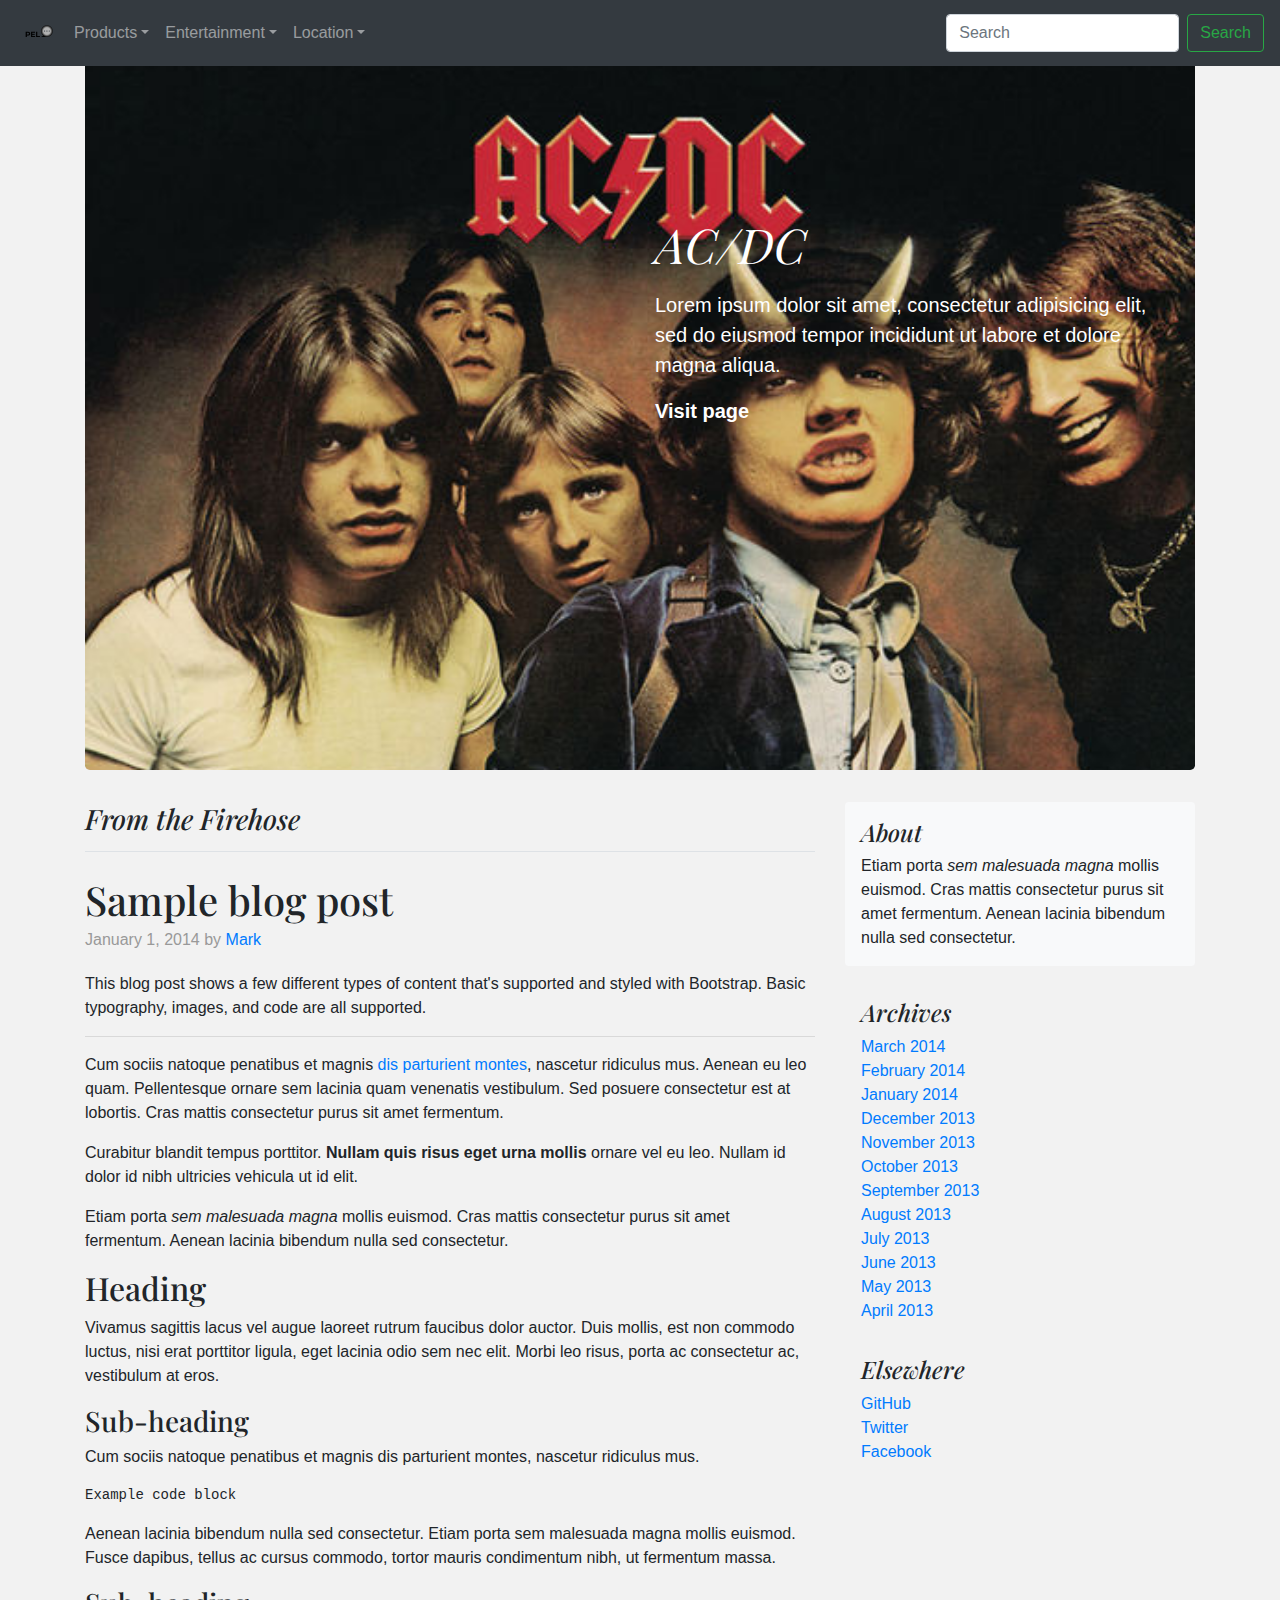
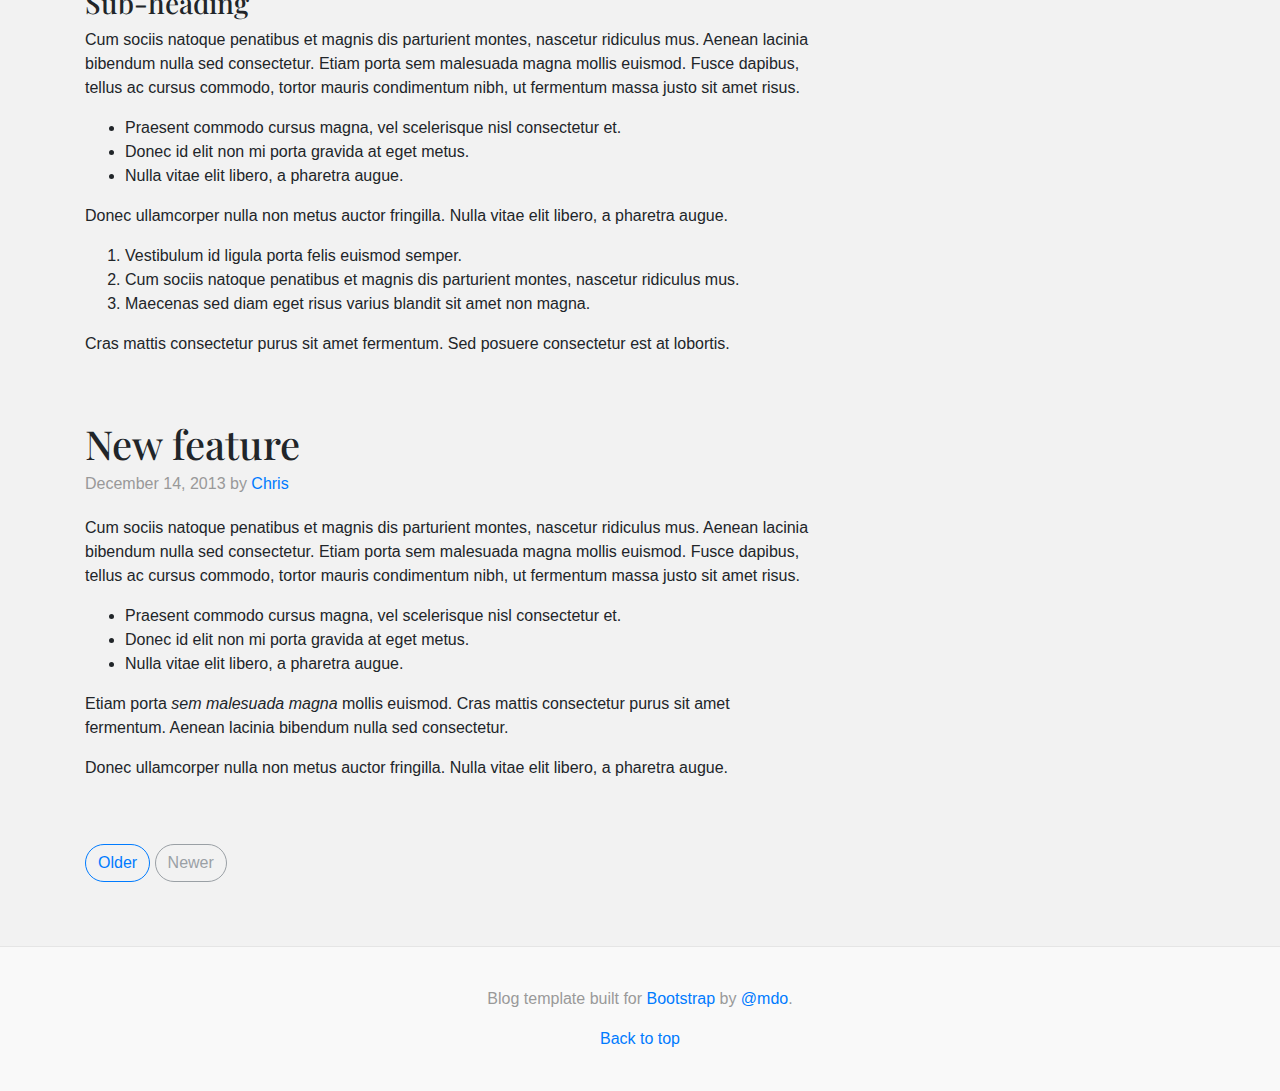
==== commit e238b26f: "Add files via upload" ====
--- a/Real323Project/index.html
+++ b/Real323Project/index.html
@@ -20,58 +20,43 @@
   <body>
 
     <div class="container">
-      <header class="blog-header py-3">
-        <div class="row flex-nowrap justify-content-between align-items-center">
-          <div class="col-4 text-left">
-            <a class="blog-header-logo" href="/"><img src="assets/logo.png" alt="logo" class = "img-responsive"/></a>
-          </div>
-          <div class="col-4 d-flex justify-content-end align-items-center">
-            <input class="form-control form-control-dark w-100" type="text" placeholder="Search" aria-label="Search">
-            <a class="btn btn-large btn-outline-secondary" href="#">Login</a>
-          </div>
-        </div>
-      </header>
+      <nav class="navbar navbar-expand-md navbar-dark fixed-top bg-dark">
+        <button class="navbar-toggler" type="button" data-toggle="collapse" data-target="#navbarsExampleDefault" aria-controls="navbarsExampleDefault" aria-expanded="false" aria-label="Toggle navigation">
+          <span class="navbar-toggler-icon"></span>
+        </button>
 
-      <nav class="navbar navbar-expand-lg navbar-light bg-light ">
-        <!-- <button class="navbar-toggler" type="button" data-toggle="collapse" data-target="#navbarSupportedContent" aria-controls="navbarSupportedContent" aria-expanded="false" aria-label="Toggle navigation">
-          <span class="navbar-toggler-icon"></span>
-        </button> -->
-
-        <div class="collapse navbar-collapse"  id="navbarSupportedContent">
-          <ul class="navbar-nav ">
-            <li class="nav-item dropdown ">
-              <button class="btn dropdown-toggle" type="button" id="dropdownMenuButton" data-toggle="dropdown" aria-haspopup="true" aria-expanded="false">
-              Products
-              </button>
-              <div class="dropdown-menu" aria-labelledby="navbarDropdown">
+        <a class="blog-header-logo" href="/"><img src="assets/logo.png" alt="logo" class = "img-responsive"/></a>
+        <div class="collapse navbar-collapse" id="navbarsExampleDefault">
+          <ul class="navbar-nav mr-auto">
+            <li class="nav-item dropdown">
+              <a class="nav-link dropdown-toggle" href="http://example.com" id="dropdown01" data-toggle="dropdown" aria-haspopup="true" aria-expanded="false">Products</a>
+              <div class="dropdown-menu" aria-labelledby="dropdown01">
                 <a class="dropdown-item" href="#">Electtronics</a>
                 <a class="dropdown-item" href="#">Books</a>
                 <a class="dropdown-item" href="#">Furniture</a>
               </div>
             </li>
-
             <li class="nav-item dropdown">
-              <button class="btn dropdown-toggle" type="button" id="dropdownMenuButton" data-toggle="dropdown" aria-haspopup="true" aria-expanded="false">
-              Entertainment
-              </button>
-              <div class="dropdown-menu" aria-labelledby="navbarDropdown">
+              <a class="nav-link dropdown-toggle" href="http://example.com" id="dropdown01" data-toggle="dropdown" aria-haspopup="true" aria-expanded="false">Entertainment</a>
+              <div class="dropdown-menu" aria-labelledby="dropdown01">
                 <a class="dropdown-item" href="#">Movies</a>
                 <a class="dropdown-item" href="#">Videos Games</a>
                 <a class="dropdown-item" href="#">Tv Shows</a>
               </div>
             </li>
-
             <li class="nav-item dropdown">
-              <button class="btn dropdown-toggle" type="button" id="dropdownMenuButton" data-toggle="dropdown" aria-haspopup="true" aria-expanded="false">
-              Locations
-              </button>
-              <div class="dropdown-menu" aria-labelledby="navbarDropdown">
+              <a class="nav-link dropdown-toggle" href="http://example.com" id="dropdown01" data-toggle="dropdown" aria-haspopup="true" aria-expanded="false">Location</a>
+              <div class="dropdown-menu" aria-labelledby="dropdown01">
                 <a class="dropdown-item" href="#">United States</a>
                 <a class="dropdown-item" href="#">Mexico</a>
                 <a class="dropdown-item" href="#">Canada</a>
               </div>
             </li>
           </ul>
+          <form class="form-inline my-2 my-lg-0">
+            <input class="form-control mr-sm-2" type="text" placeholder="Search" aria-label="Search">
+            <button class="btn btn-outline-success my-2 my-sm-0" type="submit">Search</button>
+          </form>
         </div>
       </nav>
 
--- a/Real323Project/343CSS/blog.css
+++ b/Real323Project/343CSS/blog.css
@@ -1,39 +1,27 @@
 /* stylelint-disable selector-list-comma-newline-after */
 body{
   background-color: #f2f2f2;
-}
-.blog-header {
-  line-height: 1;
-  border-bottom: 1px solid #e5e5e5;
-  background-color: #
+  padding-top: 2.5rem;
 }
 .blog-header-logo img{
   width: 100%;
-  height: 100px;
-  padding-bottom: 1em;
+  height: 50px;
+
 }
 
-nav li {
+/* nav li {
   display: inline-block;
   padding: 0px 100px;
 
-}
-.dropdown-menu{
-  padding: 0px 0px 0px;
-  margin-left: 100px;
+} */
 
-}
 .jumbotron{
-  background: url("/assets/acdc.jpg")top center;
+  background: url("../assets/acdc.jpg")top center;
   background-size: cover;
   margin-top: 1em;
   color:white;
   padding-top: 10em;
-
   padding-bottom: 20em;
-}
-.blog-header-logo:hover {
-  text-decoration: none;
 }
 
 h1, h2, h3, h4, h5, h6 {
@@ -47,33 +35,6 @@
   .display-4 {
     font-size: 3rem;
   }
-}
-
-.nav-scroller {
-  position: relative;
-  z-index: 2;
-  height: 2.75rem;
-  overflow-y: hidden;
-}
-
-.nav-scroller .nav {
-  display: -webkit-box;
-  display: -ms-flexbox;
-  display: flex;
-  -ms-flex-wrap: nowrap;
-  flex-wrap: nowrap;
-  padding-bottom: 1rem;
-  margin-top: -1px;
-  overflow-x: auto;
-  text-align: center;
-  white-space: nowrap;
-  -webkit-overflow-scrolling: touch;
-}
-
-.nav-scroller .nav-link {
-  padding-top: .75rem;
-  padding-bottom: .75rem;
-  font-size: .875rem;
 }
 
 .card-img-right {
@@ -169,7 +130,3 @@
   border-color: transparent;
   box-shadow: 0 0 0 3px rgba(255, 255, 255, .25);
 }
-
-.btn-large{
-  background-color: #fff;
-}
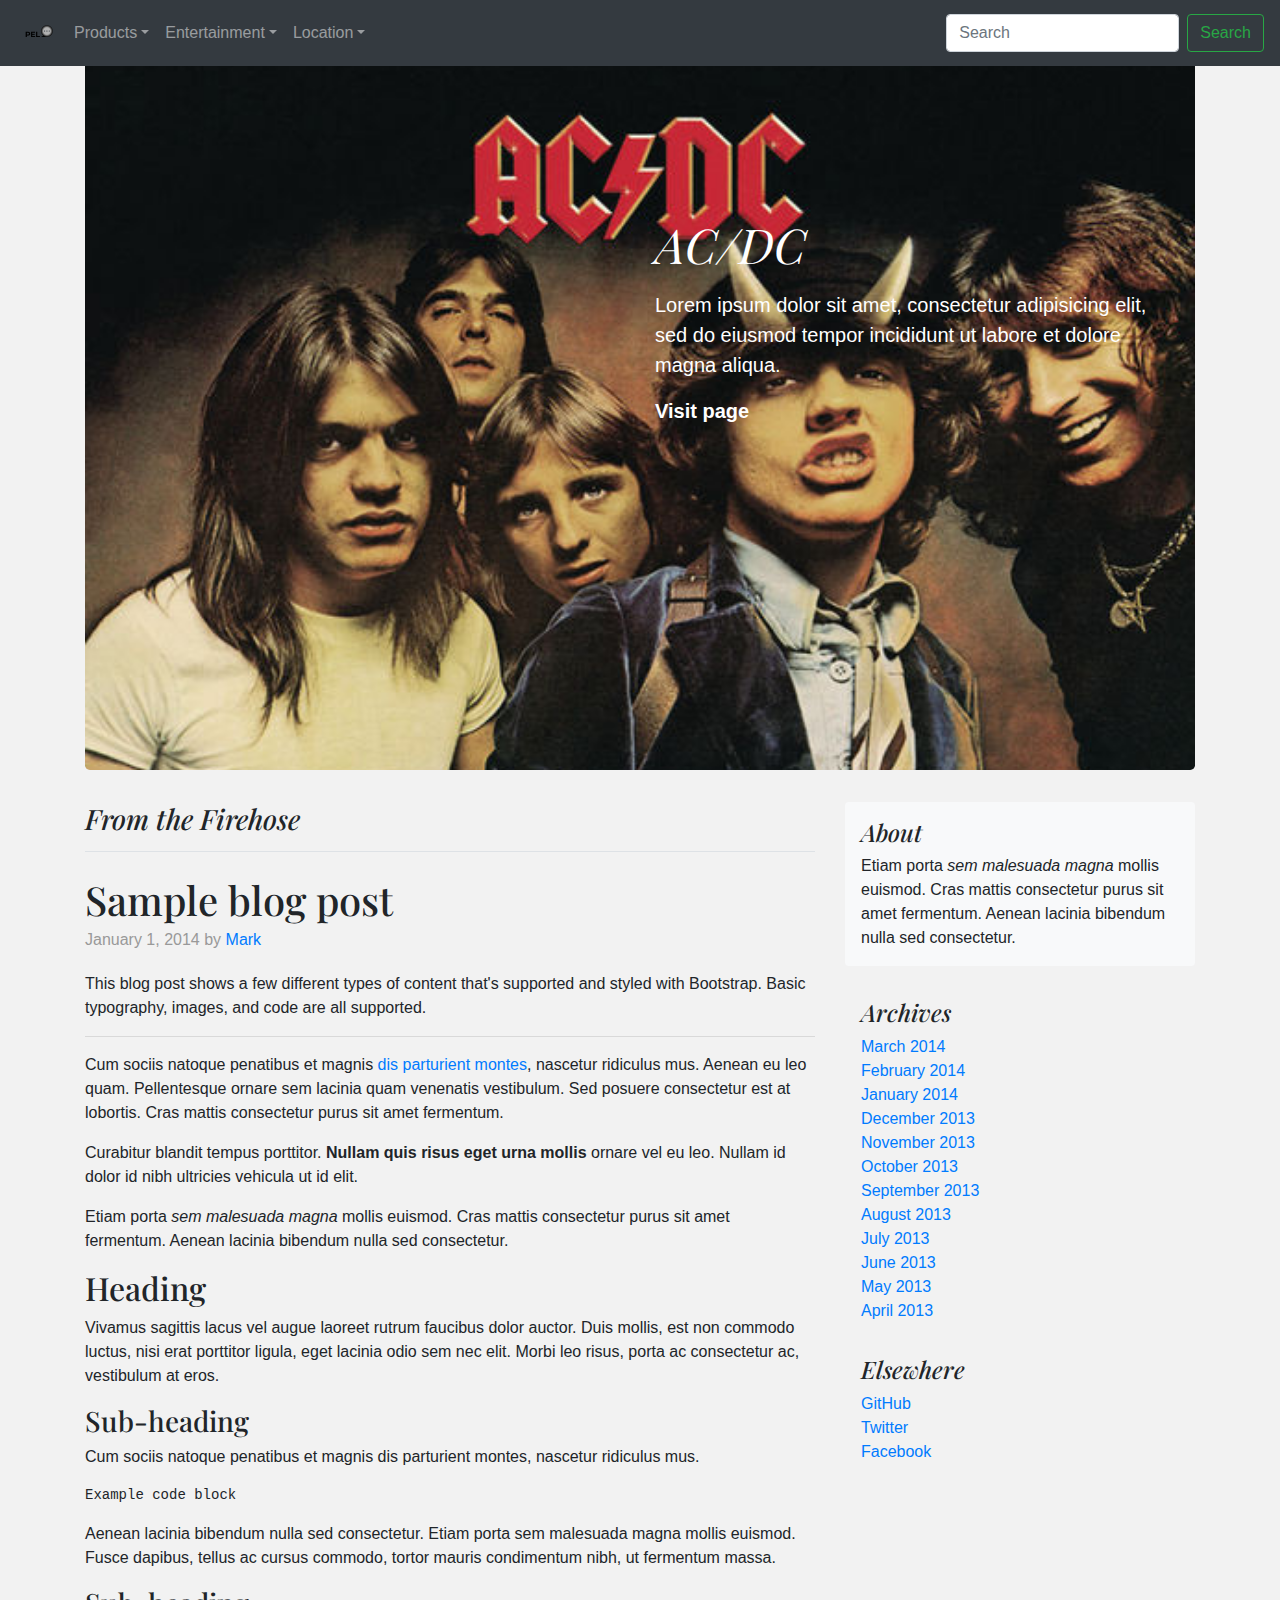
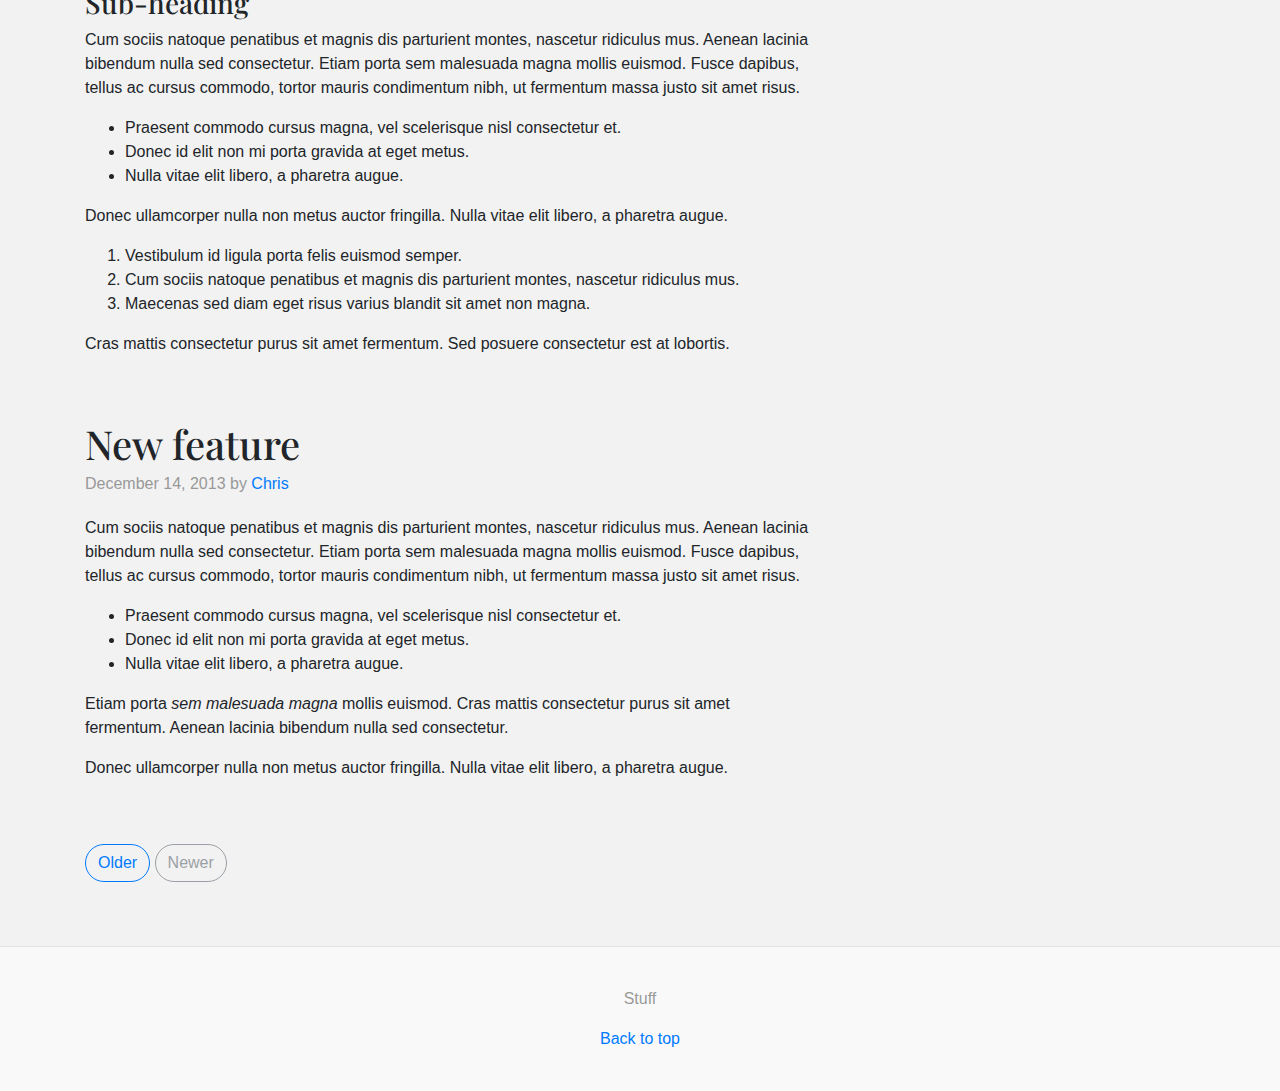
==== commit 6d91644c: "Add files via upload" ====
--- a/Real323Project/index.html
+++ b/Real323Project/index.html
@@ -181,7 +181,7 @@
     </main><!-- /.container -->
 
     <footer class="blog-footer">
-      <p>Blog template built for <a href="https://getbootstrap.com/">Bootstrap</a> by <a href="https://twitter.com/mdo">@mdo</a>.</p>
+      <p>Stuff</p>
       <p>
         <a href="#">Back to top</a>
       </p>
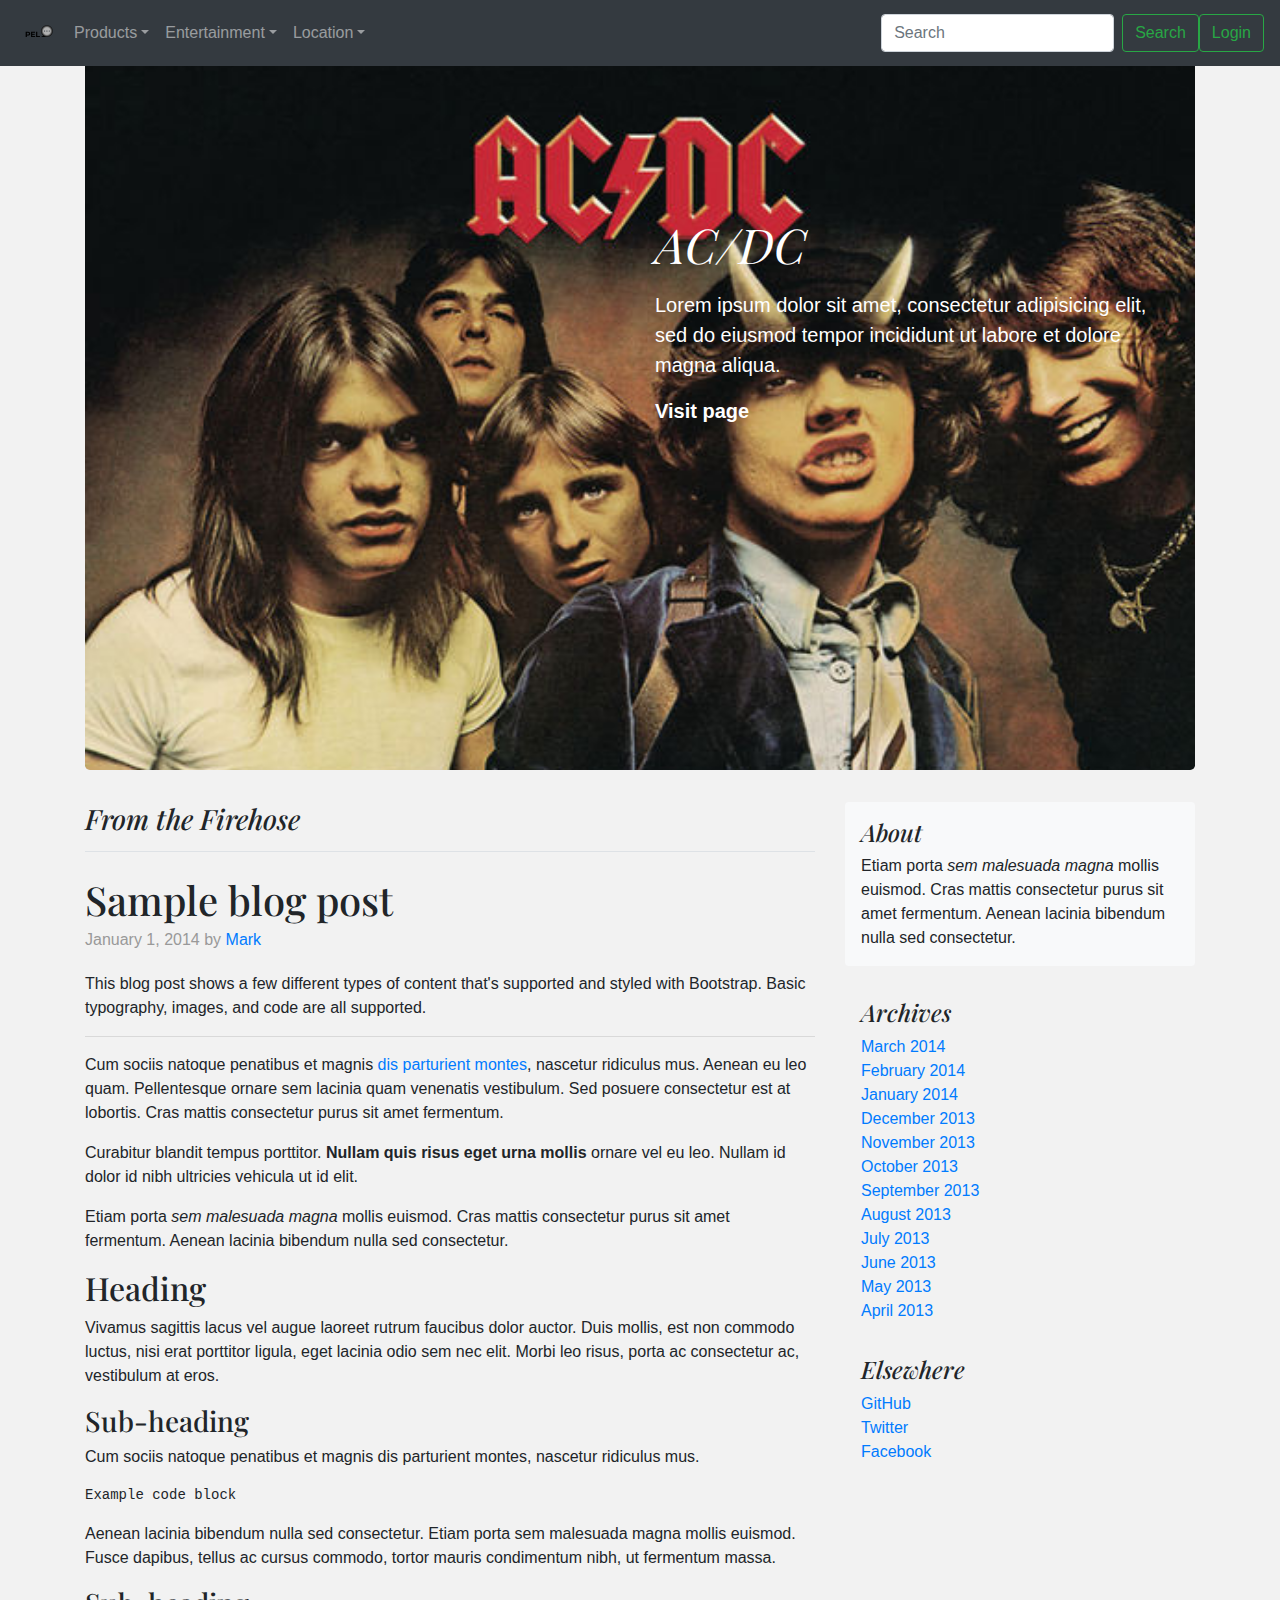
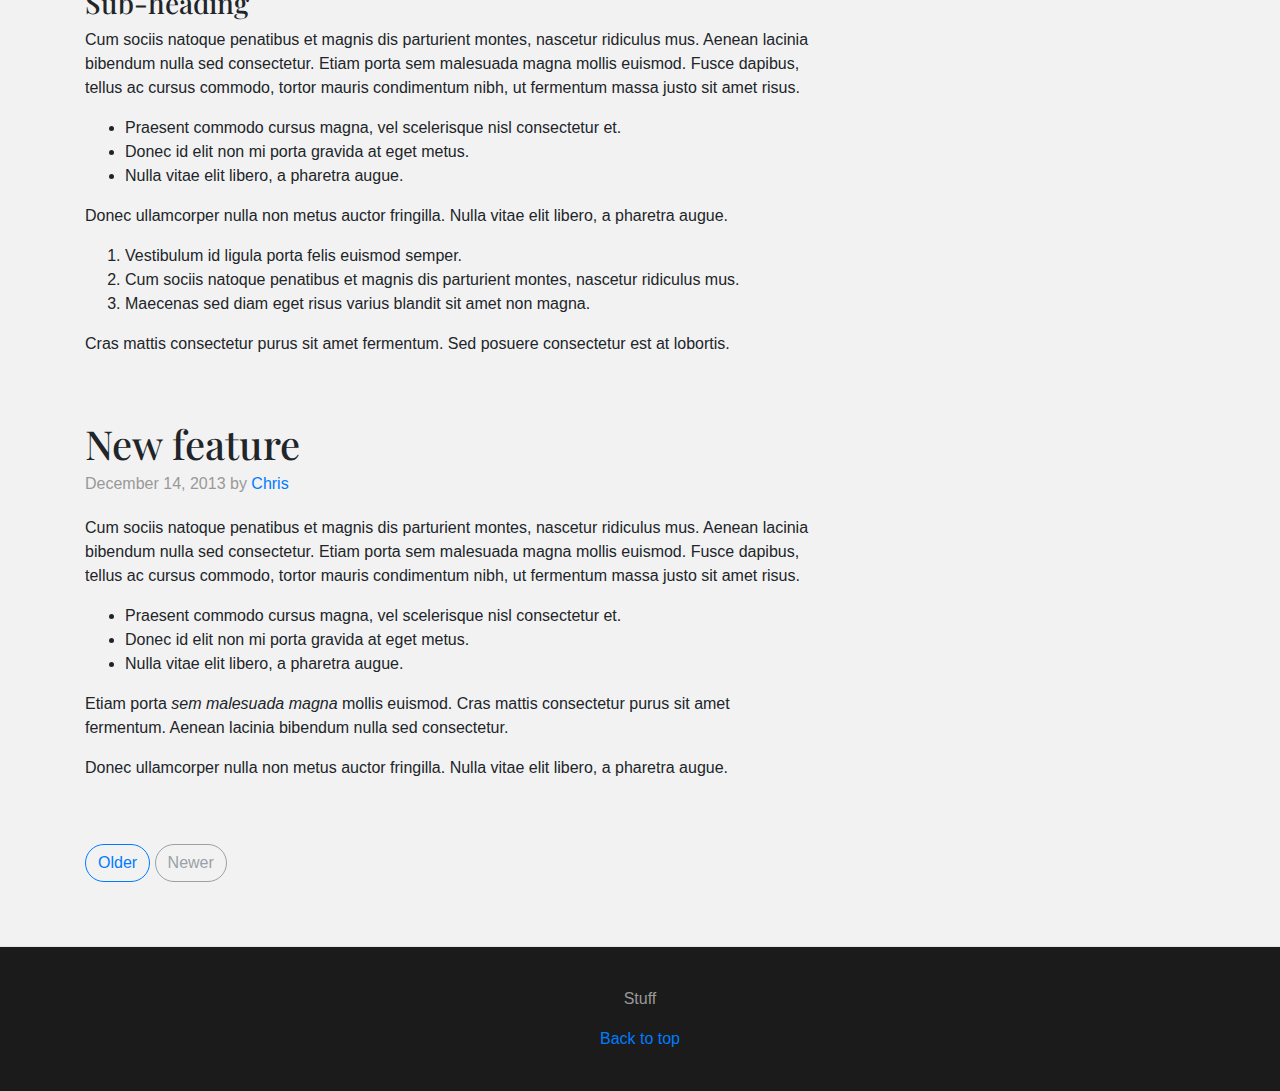
==== commit c84300c7: "Add files via upload" ====
--- a/Real323Project/index.html
+++ b/Real323Project/index.html
@@ -25,7 +25,7 @@
           <span class="navbar-toggler-icon"></span>
         </button>
 
-        <a class="blog-header-logo" href="/"><img src="assets/logo.png" alt="logo" class = "img-responsive"/></a>
+        <a class="blog-header-logo" href="index.html"><img src="assets/logo.png" alt="logo" class = "img-responsive"/></a>
         <div class="collapse navbar-collapse" id="navbarsExampleDefault">
           <ul class="navbar-nav mr-auto">
             <li class="nav-item dropdown">
@@ -57,6 +57,7 @@
             <input class="form-control mr-sm-2" type="text" placeholder="Search" aria-label="Search">
             <button class="btn btn-outline-success my-2 my-sm-0" type="submit">Search</button>
           </form>
+          <button class="btn btn-outline-success my-2 my-sm-0" type="submit">Login</button>
         </div>
       </nav>
 
--- a/Real323Project/343CSS/blog.css
+++ b/Real323Project/343CSS/blog.css
@@ -109,9 +109,11 @@
   text-align: center;
   background-color: #f9f9f9;
   border-top: .05rem solid #e5e5e5;
+  background-color: #1b1b1b;
 }
 .blog-footer p:last-child {
   margin-bottom: 0;
+  background-color: #1b1b1b;
 }
 .navbar-brand {
   padding-top: .75rem;
